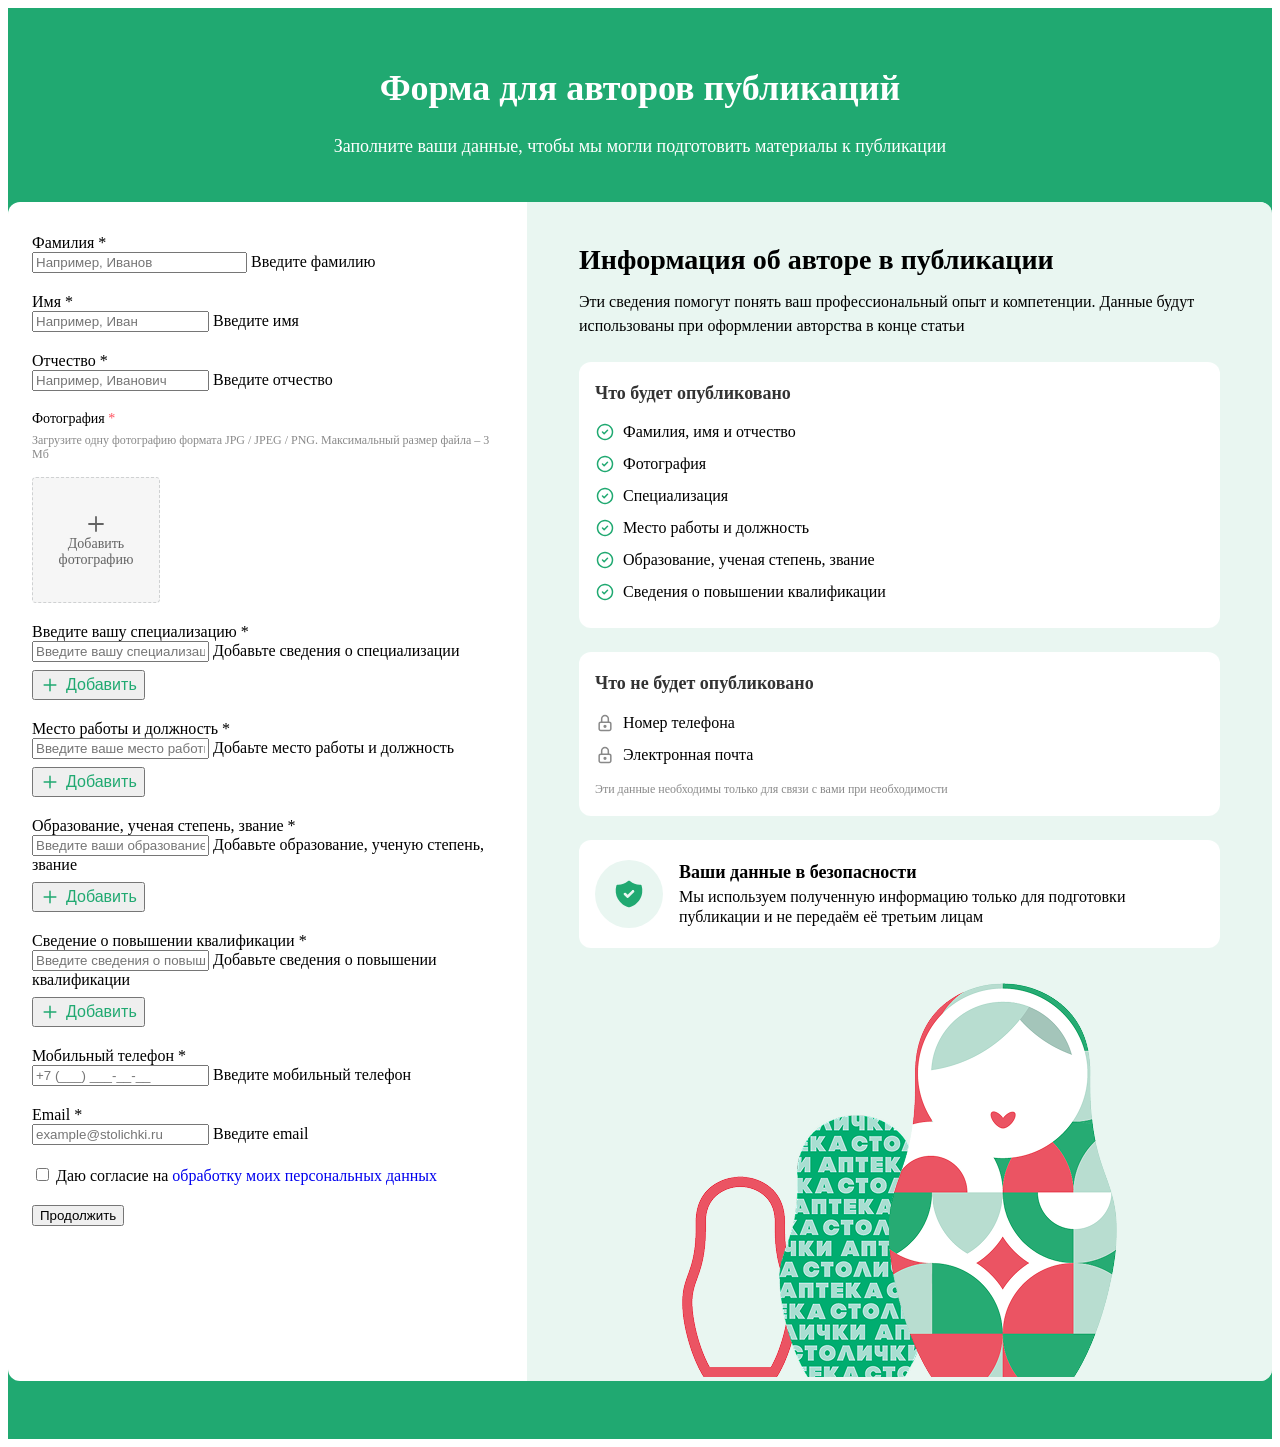
==== index.html @ 48d390f5 "feat: верстка страниц формы" ====
<!DOCTYPE html>
<html lang="ru">

<head>
    <meta charset="UTF-8">
    <meta name="viewport" content="width=device-width, initial-scale=1.0">
    <link rel="stylesheet" href="./css/old-style.css">
    <link rel="stylesheet" href="./css/authors-publications.css">
    <title>Активные вещества</title>
</head>

<body>
    <header></header>
    <div class="authors-publications">
        <div class="container">
            <div class="authors-publications__head">
                <div class="authors-publications__head-title">
                    Форма для авторов публикаций
                </div>
                <div class="authors-publications__head-desc">
                    Заполните ваши данные, чтобы мы могли подготовить материалы к публикации
                </div>
            </div>
            <div class="authors-publications__content">
                <div class="authors-publications__details">
                    <div class="authors-publications__details-content">
                        <div class="authors-publications__details-title">
                            Как будут использоваться данные?
                        </div>
                        <div class="authors-publications__details-desc">
                            Данные о профессиональном опыте будут использованы при оформлении авторства публикации,
                            телефон и email не публикуются и используются только для связи
                        </div>
                        <div class="authors-publications__details-sections">
                            <div class="authors-publications__details-section">
                                <div class="authors-publications__details-section-title">
                                    Что будет опубликовано
                                </div>
                                <div class="authors-publications__details-section-list">
                                    <div class="authors-publications__details-section-item">
                                        <img src="images/authors-publications/check-in-circle.svg" alt="">
                                        Фамилия, имя и отчество
                                    </div>
                                    <div class="authors-publications__details-section-item">
                                        <img src="images/authors-publications/check-in-circle.svg" alt="">
                                        Фотография
                                    </div>
                                    <div class="authors-publications__details-section-item">
                                        <img src="images/authors-publications/check-in-circle.svg" alt="">
                                        Специализация
                                    </div>
                                    <div class="authors-publications__details-section-item">
                                        <img src="images/authors-publications/check-in-circle.svg" alt="">
                                        Место работы и должность
                                    </div>
                                    <div class="authors-publications__details-section-item">
                                        <img src="images/authors-publications/check-in-circle.svg" alt="">
                                        Образование, ученая степень, звание
                                    </div>
                                    <div class="authors-publications__details-section-item">
                                        <img src="images/authors-publications/check-in-circle.svg" alt="">
                                        Сведения о повышении квалификации
                                    </div>
                                </div>
                            </div>
                            <div class="authors-publications__details-section">
                                <div class="authors-publications__details-section-title">
                                    Что не будет опубликовано
                                </div>
                                <div class="authors-publications__details-section-list">
                                    <div class="authors-publications__details-section-item">
                                        <img src="images/authors-publications/lock.svg" alt="">
                                        Номер телефона
                                    </div>
                                    <div class="authors-publications__details-section-item">
                                        <img src="images/authors-publications/lock.svg" alt="">
                                        Электронная почта
                                    </div>
                                </div>
                            </div>
                        </div>

                    </div>
                    <button type="button" class="authors-publications__details-btn reset-btn">
                        Подробнее
                        <svg width="20" height="20" viewBox="0 0 20 20" fill="none" xmlns="http://www.w3.org/2000/svg">
                            <path d="M5 7.5L10 12.5L15 7.5" stroke-width="1.5" stroke-linecap="round"
                                stroke-linejoin="round" stroke="#20A971" />
                        </svg>
                    </button>
                </div>
                <form action="" class="authors-publications__form">
                    <label class="authors-publications__form-item">
                        <div class="form-label">Фамилия <span class="color-attention">*</span></div>
                        <div class="form-group-clearable">
                            <input type="text" class="form-control" placeholder="Например, Иванов" inputmode="text">
                            <button type="button" class="form-clear-btn reset-btn">
                                <svg width="20" height="20" viewBox="0 0 20 20" fill="none"
                                    xmlns="http://www.w3.org/2000/svg">
                                    <path d="M15 5L5 15M5 5L15 15" stroke-width="1.5" stroke-linecap="round"
                                        stroke-linejoin="round" stroke="#898989" />
                                </svg>
                            </button>
                            <span class="form-error">Введите фамилию</span>
                        </div>
                    </label>
                    <label class="authors-publications__form-item">
                        <div class="form-label">Имя <span class="color-attention">*</span></div>
                        <input type="text" class="form-control" placeholder="Например, Иван" inputmode="text">
                        <span class="form-error">Введите имя</span>
                    </label>
                    <label class="authors-publications__form-item">
                        <div class="form-label">Отчество <span class="color-attention">*</span></div>
                        <input type="text" class="form-control" placeholder="Например, Иванович" inputmode="text">
                        <span class="form-error">Введите отчество</span>
                    </label>
                    <div class="authors-publications__form-item form-add-photo">
                        <div class="form-add-photo__label">
                            <div class="form-add-photo__label-title">Фотография <span>*</span></div>
                            <div class="form-add-photo__label-desc">Загрузите одну фотографию формата JPG / JPEG / PNG.
                                Максимальный размер файла – 3 Мб</div>
                        </div>
                        <div class="form-add-photo__error">
                            Добавьте одну фотографию
                        </div>
                        <div class="form-add-photo__main">
                            <label class="form-add-photo__control">
                                <input type="file" name="" id="">
                                <svg width="20" height="20" viewBox="0 0 20 20" fill="none"
                                    xmlns="http://www.w3.org/2000/svg">
                                    <path d="M9.9974 4.16406V15.8307M4.16406 9.9974H15.8307" stroke-width="1.5"
                                        stroke-linecap="round" stroke-linejoin="round" stroke="currentColor" />
                                </svg>
                                <span>
                                    Добавить фотографию
                                </span>
                            </label>
                            <div class="form-add-photo__item">
                                <img class="form-add-photo__item-img" src="" alt="">
                                <button type="button" class="form-add-photo__item-remove reset-btn">
                                    <svg width="12" height="12" viewBox="0 0 12 12" fill="none"
                                        xmlns="http://www.w3.org/2000/svg">
                                        <path d="M9 3L3 9M3 3L9 9" stroke-linecap="round" stroke-linejoin="round"
                                            stroke="#242731" />
                                    </svg>
                                </button>
                            </div>
                        </div>
                    </div>
                    <div class="authors-publications__form-group js-authors-publications-form-group">
                        <label class="authors-publications__form-label form-label">
                            Введите вашу
                            специализацию <span class="color-attention">*</span>
                        </label>
                        <div class="authors-publications__form-group-list">
                            <div class="authors-publications__form-group-item">
                                <input type="text" class="form-control js-authors-publications-form-group-input"
                                    placeholder="Введите вашу специализацию" inputmode="text">
                                <span class="form-error">Добавьте сведения о специализации</span>
                            </div>
                        </div>
                        <button type="button"
                            class="authors-publications__form-add-btn reset-btn js-authors-publications-form-group-btn">
                            <svg width="20" height="20" viewBox="0 0 20 20" fill="none"
                                xmlns="http://www.w3.org/2000/svg">
                                <path d="M9.9974 4.16406V15.8307M4.16406 9.9974H15.8307" stroke-width="1.5"
                                    stroke-linecap="round" stroke-linejoin="round" stroke="currentColor" />
                            </svg>
                            Добавить
                        </button>
                    </div>
                    <div class="authors-publications__form-group js-authors-publications-form-group">
                        <label class="authors-publications__form-label form-label">
                            Место работы и должность <span class="color-attention">*</span>
                        </label>
                        <div class="authors-publications__form-group-list">
                            <div class="authors-publications__form-group-item">
                                <input type="text" class="form-control js-authors-publications-form-group-input"
                                    placeholder="Введите ваше место работы и должность" inputmode="text">
                                <span class="form-error">Добаьте место работы и должность</span>
                            </div>
                        </div>
                        <button type="button"
                            class="authors-publications__form-add-btn reset-btn js-authors-publications-form-group-btn">
                            <svg width="20" height="20" viewBox="0 0 20 20" fill="none"
                                xmlns="http://www.w3.org/2000/svg">
                                <path d="M9.9974 4.16406V15.8307M4.16406 9.9974H15.8307" stroke-width="1.5"
                                    stroke-linecap="round" stroke-linejoin="round" stroke="currentColor" />
                            </svg>
                            Добавить
                        </button>
                    </div>
                    <div class="authors-publications__form-group js-authors-publications-form-group">
                        <label class="authors-publications__form-label form-label">
                            Образование, ученая степень, звание <span class="color-attention">*</span>
                        </label>
                        <div class="authors-publications__form-group-list">
                            <div class="authors-publications__form-group-item">
                                <input type="text" class="form-control js-authors-publications-form-group-input"
                                    placeholder="Введите ваши образование, ученую степень, звание" inputmode="text">
                                <span class="form-error">Добавьте образование, ученую степень, звание</span>
                            </div>
                        </div>
                        <button type="button"
                            class="authors-publications__form-add-btn reset-btn js-authors-publications-form-group-btn">
                            <svg width="20" height="20" viewBox="0 0 20 20" fill="none"
                                xmlns="http://www.w3.org/2000/svg">
                                <path d="M9.9974 4.16406V15.8307M4.16406 9.9974H15.8307" stroke-width="1.5"
                                    stroke-linecap="round" stroke-linejoin="round" stroke="currentColor" />
                            </svg>
                            Добавить
                        </button>
                    </div>
                    <div class="authors-publications__form-group js-authors-publications-form-group">
                        <label class="authors-publications__form-label form-label">
                            Сведение о повышении квалификации <span class="color-attention">*</span>
                        </label>
                        <div class="authors-publications__form-group-list">
                            <div class="authors-publications__form-group-item">
                                <input type="text" class="form-control js-authors-publications-form-group-input"
                                    placeholder="Введите сведения о повышении квалификации" inputmode="text">
                                <span class="form-error">Добавьте сведения о повышении квалификации</span>
                            </div>
                        </div>
                        <button type="button"
                            class="authors-publications__form-add-btn reset-btn js-authors-publications-form-group-btn">
                            <svg width="20" height="20" viewBox="0 0 20 20" fill="none"
                                xmlns="http://www.w3.org/2000/svg">
                                <path d="M9.9974 4.16406V15.8307M4.16406 9.9974H15.8307" stroke-width="1.5"
                                    stroke-linecap="round" stroke-linejoin="round" stroke="currentColor" />
                            </svg>
                            Добавить
                        </button>
                    </div>
                    <label class="authors-publications__form-item">
                        <div class="form-label">Мобильный телефон <span class="color-attention">*</span></div>
                        <input type="tel" class="js--phone-mask form-control" placeholder="+7 (___) ___-__-__"
                            inputmode="text">
                        <span class="form-error">Введите мобильный телефон</span>
                    </label>
                    <label class="authors-publications__form-item">
                        <div class="form-label">Email <span class="color-attention">*</span></div>
                        <input type="tel" class="form-control" placeholder="example@stolichki.ru" inputmode="text">
                        <span class="form-error">Введите email</span>
                    </label>
                    <label class="form-toggle form-toggle_checkbox">
                        <input type="checkbox">
                        <i></i>
                        <span>Даю согласие на <a href="#">обработку моих персональных данных</a></span>
                    </label>
                    <button class="btn">Продолжить</button>
                </form>
                <div class="authors-publications__info">
                    <div class="authors-publications__info-head">
                        <div class="authors-publications__info-title">
                            Информация об авторе в публикации
                        </div>
                        <div class="authors-publications__info-desc">
                            Эти сведения помогут понять ваш профессиональный опыт и компетенции. Данные будут
                            использованы
                            при оформлении авторства в конце статьи
                        </div>
                    </div>

                    <div class="authors-publications__info-block authors-publications__info-data">
                        <div class="authors-publications__info-data-title">
                            Что будет опубликовано
                        </div>
                        <div class="authors-publications__info-data-list">
                            <div class="authors-publications__info-data-item">
                                <img src="images/authors-publications/check-in-circle.svg" alt="">
                                Фамилия, имя и отчество
                            </div>
                            <div class="authors-publications__info-data-item">
                                <img src="images/authors-publications/check-in-circle.svg" alt="">
                                Фотография
                            </div>
                            <div class="authors-publications__info-data-item">
                                <img src="images/authors-publications/check-in-circle.svg" alt="">
                                Специализация
                            </div>
                            <div class="authors-publications__info-data-item">
                                <img src="images/authors-publications/check-in-circle.svg" alt="">
                                Место работы и должность
                            </div>
                            <div class="authors-publications__info-data-item">
                                <img src="images/authors-publications/check-in-circle.svg" alt="">
                                Образование, ученая степень, звание
                            </div>
                            <div class="authors-publications__info-data-item">
                                <img src="images/authors-publications/check-in-circle.svg" alt="">
                                Сведения о повышении квалификации
                            </div>
                        </div>
                    </div>
                    <div class="authors-publications__info-block authors-publications__info-data">
                        <div class="authors-publications__info-data-title">
                            Что не будет опубликовано
                        </div>
                        <div class="authors-publications__info-data-list">
                            <div class="authors-publications__info-data-item">
                                <img src="images/authors-publications/lock.svg" alt="">
                                Номер телефона
                            </div>
                            <div class="authors-publications__info-data-item">
                                <img src="images/authors-publications/lock.svg" alt="">
                                Электронная почта
                            </div>
                        </div>
                        <div class="authors-publications__info-data-caption">
                            Эти данные необходимы только для связи с вами при необходимости
                        </div>
                    </div>
                    <div class="authors-publications__info-block">
                        <div class="authors-publications__info-security">
                            <div class="authors-publications__info-security-icon">
                                <img src="images/authors-publications/security.svg" alt="">
                            </div>
                            <div class="authors-publications__info-security-info">
                                <div class="authors-publications__info-security-title">
                                    Ваши данные в безопасности
                                </div>
                                <div class="authors-publications__info-security-desc">
                                    Мы используем полученную информацию только для подготовки
                                    публикации и не передаём её третьим лицам
                                </div>
                            </div>
                        </div>
                    </div>
                    <picture class="authors-publications__info-img">
                        <img src="images/authors-publications/main.png" alt="">
                    </picture>
                </div>
            </div>
            <div class="authors-publications__security">
                <div class="authors-publications__security-icon">
                    <img src="images/authors-publications/security.svg" alt="">
                </div>
                <div class="authors-publications__security-info">
                    <div class="authors-publications__security-title">
                        Ваши данные в безопасности
                    </div>
                    <div class="authors-publications__security-desc">
                        Мы используем полученную информацию только для подготовки
                        публикации и не передаём её третьим лицам
                    </div>
                </div>
            </div>
        </div>
    </div>

    <footer></footer>
    <script src="script/main.js"></script>
</body>

</html>
---- css/authors-publications.css ----
.authors-publications {
  padding: 58px 0;
  background-color: #20a971;
}
@media screen and (max-width: 1279.98px) {
  .authors-publications {
    padding: 20px 0;
  }
}
.authors-publications__head {
  display: flex;
  flex-direction: column;
  align-items: center;
  text-align: center;
  gap: 24px;
  margin-bottom: 44px;
}
@media screen and (max-width: 1279.98px) {
  .authors-publications__head {
    gap: 20px;
    margin-bottom: 20px;
  }
}
@media screen and (max-width: 767.98px) {
  .authors-publications__head {
    gap: 10px;
    margin-bottom: 10px;
  }
}
.authors-publications__head-title {
  font-size: 36px;
  line-height: 1.25;
  font-weight: 600;
  color: #ffffff;
}
@media screen and (max-width: 1279.98px) {
  .authors-publications__head-title {
    font-size: 30px;
    line-height: 1.3334;
  }
}
@media screen and (max-width: 767.98px) {
  .authors-publications__head-title {
    font-size: 18px;
    line-height: 1.25;
  }
}
.authors-publications__head-desc {
  font-size: 18px;
  line-height: 1.25;
  color: #ffffff;
}
@media screen and (max-width: 767.98px) {
  .authors-publications__head-desc {
    font-size: 14px;
    line-height: 1.4;
  }
}
.authors-publications__content {
  display: flex;
  align-items: stretch;
  border-radius: 12px;
  background-color: #ffffff;
  overflow: hidden;
}
@media screen and (max-width: 1279.98px) {
  .authors-publications__content {
    flex-direction: column;
    padding: 24px;
    gap: 16px;
  }
}
@media screen and (max-width: 767.98px) {
  .authors-publications__content {
    padding: 12px;
  }
}
.authors-publications__form {
  width: 100%;
  padding: 32px 24px;
  display: flex;
  flex-direction: column;
  align-items: flex-start;
  gap: 20px;
}
@media screen and (max-width: 1279.98px) {
  .authors-publications__form {
    padding: 0;
    gap: 16px;
  }
}
.authors-publications__form-item {
  width: 100%;
}
.authors-publications__form-group {
  width: 100%;
}
.authors-publications__form-group-list {
  width: 100%;
  display: flex;
  flex-direction: column;
  align-items: flex-start;
  gap: 8px;
}
.authors-publications__form-group-item {
  width: 100%;
}
.authors-publications__form-add-btn {
  display: flex;
  align-items: center;
  gap: 6px;
  font-size: 16px;
  line-height: 1.5;
  color: #20a971;
  margin-top: 8px;
}
.authors-publications__consent {
  display: flex;
  flex-direction: column;
  align-items: flex-start;
  gap: 20px;
  padding: 32px 24px;
}
@media screen and (max-width: 1279.98px) {
  .authors-publications__consent {
    padding: 0;
  }
}
@media screen and (max-width: 767.98px) {
  .authors-publications__consent {
    gap: 16px;
  }
}
.authors-publications__consent-title {
  font-size: 28px;
  line-height: 1.3;
  font-weight: 600;
}
@media screen and (max-width: 1279.98px) {
  .authors-publications__consent-title {
    font-size: 20px;
    line-height: 1.3;
  }
}
@media screen and (max-width: 767.98px) {
  .authors-publications__consent-title {
    font-size: 16px;
    line-height: 1.25;
  }
}
.authors-publications__consent-desc, .authors-publications__consent-caption {
  font-size: 16px;
  line-height: 1.5;
}
@media screen and (max-width: 767.98px) {
  .authors-publications__consent-desc, .authors-publications__consent-caption {
    font-size: 14px;
  }
}
.authors-publications__consent-desc b, .authors-publications__consent-caption b {
  font-weight: 500;
}
.authors-publications__consent-categories {
  display: flex;
  flex-direction: column;
  align-items: flex-start;
  gap: 12px;
}
.authors-publications__consent-categories.is-error .authors-publications__consent-categories-error {
  display: block;
}
.authors-publications__consent-categories.is-error .form-toggle i {
  border-color: #ff5361;
}
.authors-publications__consent-categories.is-error .form-toggle span {
  color: #ff5361;
}
.authors-publications__consent-categories-title {
  font-size: 16px;
  line-height: 1.5;
  font-weight: 500;
}
@media screen and (max-width: 767.98px) {
  .authors-publications__consent-categories-title {
    font-size: 14px;
    line-height: 1.4;
  }
}
.authors-publications__consent-categories-error {
  display: none;
  font-size: 12px;
  line-height: 1.11;
  color: #ff5361;
}
.authors-publications__consent-categories-controls {
  display: flex;
  flex-direction: column;
  align-items: flex-start;
  gap: 12px;
}
.authors-publications__consent-bottom {
  padding-top: 19px;
  border-top: 1px solid #e7e7e7;
}
@media screen and (max-width: 767.98px) {
  .authors-publications__consent-bottom {
    padding-top: 15px;
  }
}
.authors-publications__consent-action {
  display: flex;
  align-items: center;
  gap: 8px;
  margin-top: 20px;
}
@media screen and (max-width: 767.98px) {
  .authors-publications__consent-action {
    flex-direction: column;
    margin-top: 16px;
  }
}
.authors-publications__consent-btn {
  width: 173px;
}
@media screen and (max-width: 767.98px) {
  .authors-publications__consent-btn {
    width: 100%;
  }
}
.authors-publications__info {
  display: flex;
  flex-direction: column;
  width: 641px;
  padding: 40px 52px 0 52px;
  background-color: #e9f6f1;
  flex-shrink: 0;
}
@media screen and (max-width: 1279.98px) {
  .authors-publications__info {
    display: none;
  }
}
.authors-publications__info-head {
  margin-bottom: 24px;
}
.authors-publications__info-title {
  font-size: 28px;
  line-height: 1.3;
  font-weight: 600;
  margin-bottom: 12px;
}
.authors-publications__info-desc {
  font-size: 16px;
  line-height: 1.5;
}
.authors-publications__info-img {
  max-width: 435px;
  width: 100%;
  margin: 0 auto;
  display: block;
}
.authors-publications__info-block {
  padding: 20px 16px;
  background-color: #ffffff;
  border-radius: 12px;
  margin-bottom: 24px;
}
.authors-publications__info-data-title {
  font-size: 18px;
  line-height: 1.25;
  font-weight: 600;
  color: #333333;
  margin-bottom: 12px;
}
.authors-publications__info-data-list {
  display: flex;
  flex-direction: column;
  align-items: flex-start;
}
.authors-publications__info-data-item {
  display: flex;
  align-items: center;
  gap: 8px;
  padding: 6px 0;
  font-size: 16px;
  line-height: 1.25;
  font-weight: 500;
}
.authors-publications__info-data-item img {
  display: block;
  width: 20px;
  height: 20px;
  flex-shrink: 0;
}
.authors-publications__info-data-caption {
  font-size: 12px;
  line-height: 1.1;
  color: #898989;
  margin-top: 12px;
}
.authors-publications__info-security {
  display: flex;
  align-items: center;
  gap: 16px;
}
.authors-publications__info-security-icon {
  width: 68px;
  height: 68px;
  display: flex;
  align-items: center;
  justify-content: center;
  background-color: #e9f6f1;
  border-radius: 50%;
  flex-shrink: 0;
}
.authors-publications__info-security-title {
  font-size: 18px;
  line-height: 1.25;
  font-weight: 600;
  margin-bottom: 4px;
}
.authors-publications__info-security-desc {
  font-size: 16px;
  line-height: 1.25;
}
.authors-publications__details {
  display: none;
}
@media screen and (max-width: 1279.98px) {
  .authors-publications__details {
    width: 100%;
    padding: 20px;
    border-radius: 12px;
    background-color: #f6f6f6;
  }
}
@media screen and (max-width: 767.98px) {
  .authors-publications__details {
    padding: 12px;
  }
}
.authors-publications__details-content {
  font-weight: 500;
}
.authors-publications__details-title {
  font-size: 16px;
  line-height: 1.25;
  font-weight: 600;
  margin-bottom: 8px;
}
@media screen and (max-width: 767.98px) {
  .authors-publications__details-title {
    font-size: 14px;
    line-height: 1.14;
  }
}
.authors-publications__details-desc {
  font-size: 14px;
  line-height: 1.14;
}
@media screen and (max-width: 767.98px) {
  .authors-publications__details-desc {
    font-size: 12px;
    line-height: 1.1;
  }
}
.authors-publications__details-sections {
  display: flex;
  flex-direction: column;
  gap: 12px;
  padding-top: 8px;
  display: none;
}
.authors-publications__details-section-title {
  font-size: 14px;
  line-height: 1.1;
  font-weight: 600;
  margin-bottom: 4px;
}
@media screen and (max-width: 767.98px) {
  .authors-publications__details-section-title {
    font-size: 12px;
    line-height: 1.1;
  }
}
.authors-publications__details-section-list {
  display: flex;
  flex-direction: column;
  align-items: flex-start;
  gap: 4px;
}
@media screen and (max-width: 767.98px) {
  .authors-publications__details-section-list {
    gap: 2px;
  }
}
.authors-publications__details-section-item {
  display: flex;
  align-items: center;
  gap: 4px;
  padding: 4px 0;
  font-size: 14px;
  line-height: 1.14;
}
.authors-publications__details-section-item img {
  display: block;
  width: 16px;
  height: 16px;
  flex-shrink: 0;
}
.authors-publications__details-btn {
  display: flex;
  align-items: center;
  gap: 6px;
  font-size: 16px;
  line-height: 1.5;
  font-weight: 500;
  color: #20a971;
  margin-top: 8px;
}
@media screen and (max-width: 767.98px) {
  .authors-publications__details-btn {
    font-size: 14px;
    line-height: 1.14;
  }
}
.authors-publications__security {
  display: none;
}
@media screen and (max-width: 1279.98px) {
  .authors-publications__security {
    display: flex;
    align-items: center;
    gap: 16px;
    padding: 20px;
    background-color: #ffffff;
    border-radius: 12px;
    margin-top: 20px;
  }
}
@media screen and (max-width: 1279.98px) and (max-width: 767.98px) {
  .authors-publications__security {
    margin-top: 10px;
    gap: 12px;
    padding: 12px;
  }
}
.authors-publications__security-icon {
  width: 68px;
  height: 68px;
  display: flex;
  align-items: center;
  justify-content: center;
  background-color: #e9f6f1;
  border-radius: 50%;
  flex-shrink: 0;
}
@media screen and (max-width: 767.98px) {
  .authors-publications__security-icon {
    width: 52px;
    height: 52px;
  }
  .authors-publications__security-icon img {
    width: 24px;
    height: 24px;
  }
}
.authors-publications__security-title {
  font-size: 18px;
  line-height: 1.25;
  font-weight: 600;
  margin-bottom: 4px;
}
@media screen and (max-width: 767.98px) {
  .authors-publications__security-title {
    font-size: 14px;
    line-height: 1.14;
  }
}
.authors-publications__security-desc {
  font-size: 16px;
  line-height: 1.25;
}
@media screen and (max-width: 767.98px) {
  .authors-publications__security-desc {
    font-size: 12px;
    line-height: 1.4;
  }
}

.form-add-photo.is-file .form-add-photo__control {
  display: none;
}
.form-add-photo.is-file .form-add-photo__item {
  display: block;
}
.form-add-photo.is-error .form-add-photo__error {
  display: block;
}
.form-add-photo__error {
  font-size: 12px;
  line-height: 1.1;
  color: #ff5361;
  margin-bottom: 16px;
  display: none;
}
.form-add-photo__label {
  margin-bottom: 16px;
}
.form-add-photo__label-title {
  font-size: 14px;
  line-height: 1.14;
  margin-bottom: 8px;
}
.form-add-photo__label-title span {
  color: #ff5361;
}
.form-add-photo__label-desc {
  font-size: 12px;
  line-height: 1.1;
  color: #898989;
}
.form-add-photo__control {
  width: 126px;
  height: 124px;
  position: relative;
  display: flex;
  flex-direction: column;
  align-items: center;
  text-align: center;
  justify-content: center;
  color: #636363;
  border: 1px dashed #cfd1d2;
  border-radius: 4px;
  background-color: #f6f6f6;
}
.form-add-photo__control input {
  position: absolute;
  top: 0;
  left: 0;
  opacity: 0;
  visibility: hidden;
}
.form-add-photo__control svg {
  display: block;
  width: 24px;
  height: 24px;
}
.form-add-photo__control span {
  font-size: 14px;
  line-height: 1.15;
}
.form-add-photo__item {
  position: relative;
  width: 124px;
  height: 124px;
  display: none;
}
.form-add-photo__item-img {
  display: block;
  width: 100%;
  height: 100%;
  -o-object-fit: cover;
     object-fit: cover;
  border-radius: 4px;
}
.form-add-photo__item-remove {
  width: 22px;
  height: 22px;
  display: flex;
  align-items: center;
  justify-content: center;
  position: absolute;
  top: -8px;
  right: -8px;
  border: 1px solid #cfd1d2;
  background-color: #ffffff;
  border-radius: 50%;
}

.popup-contacts-confirm {
  position: relative;
  max-width: 400px;
  width: 100%;
  padding: 32px;
  border-radius: 8px;
  background-color: #ffffff;
  display: none;
}
@media screen and (max-width: 767.98px) {
  .popup-contacts-confirm {
    max-width: 100%;
    width: 100%;
    height: 100vh;
    position: absolute;
    inset: 0;
    border-radius: 0;
    padding: 24px 12px;
  }
}
@media screen and (max-width: 767.98px) {
  .popup-contacts-confirm_mobile {
    height: auto;
    top: auto;
    border-radius: 15px 15px 0 0;
    padding: 16px;
  }
}
.popup-contacts-confirm.fancybox-content .fancybox-close-small {
  display: none;
}
.popup-contacts-confirm__close-btn {
  position: absolute;
  top: 16px;
  right: 16px;
  width: 24px;
  height: 24px;
}
.popup-contacts-confirm__select-title {
  font-size: 24px;
  line-height: 1.3;
  font-weight: 500;
  margin-bottom: 8px;
  padding-right: 24px;
}
@media screen and (max-width: 767.98px) {
  .popup-contacts-confirm__select-title {
    font-size: 20px;
  }
}
.popup-contacts-confirm__select-desc {
  font-size: 16px;
  line-height: 1.5;
  margin-bottom: 16px;
}
.popup-contacts-confirm__select-controls {
  display: flex;
  flex-direction: column;
  align-items: flex-start;
  gap: 4px;
}
.popup-contacts-confirm__select-controls .form-toggle {
  padding: 8px 0;
  align-items: flex-start;
}
.popup-contacts-confirm__select-controls .form-toggle span {
  display: flex;
  flex-direction: column;
  align-items: flex-start;
  gap: 4px;
  padding-top: 0;
}
.popup-contacts-confirm__select-controls .form-toggle span span {
  font-size: 14px;
  line-height: 1.14;
  font-weight: 400;
}
.popup-contacts-confirm__select-btn {
  margin-top: 16px;
}
.popup-contacts-confirm__code-back-btn {
  display: flex;
  align-items: center;
  gap: 8px;
  font-size: 16px;
  line-height: 1.5;
  font-weight: 500;
  color: #99999a;
  margin-bottom: 16px;
}
.popup-contacts-confirm__code-desc {
  font-size: 16px;
  line-height: 1.5;
  margin-bottom: 16px;
}
.popup-contacts-confirm__code-desc b {
  font-weight: 500;
}
.popup-contacts-confirm__code-desc a {
  font-weight: 500;
  color: #20a971;
}
.popup-contacts-confirm__code-desc p:not(:last-child) {
  margin-bottom: 8px;
}
.popup-contacts-confirm__code-title {
  font-size: 24px;
  line-height: 1.3;
  font-weight: 500;
  margin-bottom: 8px;
}
@media screen and (max-width: 767.98px) {
  .popup-contacts-confirm__code-title {
    font-size: 20px;
  }
}
.popup-contacts-confirm__code-fields {
  display: grid;
  grid-template-columns: repeat(4, 64px);
  gap: 8px;
}
.popup-contacts-confirm__code-field {
  display: block;
  width: 64px;
  height: 64px;
  padding: 8px 14px;
  font-size: 40px;
  line-height: 1;
  background-color: #ffffff;
  border: 1px solid #cfd1d2;
  border-radius: 4px;
  outline: none;
}
.popup-contacts-confirm__code-field:focus {
  border-color: #20a971;
  background-color: #f6f8f9;
}
.popup-contacts-confirm__code-caption {
  font-size: 16px;
  line-height: 1.1;
  color: #757677;
  margin-top: 12px;
}
.popup-contacts-confirm__success-icon {
  display: flex;
  align-items: center;
  justify-content: center;
  margin-bottom: 20px;
}
.popup-contacts-confirm__success-icon img {
  display: block;
  max-width: 164px;
}
@media screen and (max-width: 767.98px) {
  .popup-contacts-confirm__success-icon img {
    max-width: 136px;
  }
}
.popup-contacts-confirm__success-title {
  font-size: 20px;
  line-height: 1.25;
  text-align: center;
  font-weight: 600;
  margin-bottom: 12px;
}
@media screen and (max-width: 767.98px) {
  .popup-contacts-confirm__success-title {
    font-size: 16px;
    margin-bottom: 8px;
  }
}
.popup-contacts-confirm__success-desc {
  font-size: 16px;
  line-height: 1.5;
  text-align: center;
  margin-bottom: 16px;
}
@media screen and (max-width: 767.98px) {
  .popup-contacts-confirm__success-desc {
    font-size: 14px;
    line-height: 1.4;
  }
}
.popup-contacts-confirm__success-btn {
  margin-top: 20px;
}

.form-toggle span a {
  text-decoration: none;
}

.form-group-clearable {
  position: relative;
}
.form-group-clearable .form-control {
  padding-right: 40px;
}
.form-group-clearable.is-filled .form-clear-btn {
  opacity: 1;
  visibility: visible;
  pointer-events: all;
}

.form-clear-btn {
  position: absolute;
  top: 12px;
  right: 16px;
  opacity: 0;
  visibility: hidden;
  pointer-events: none;
}/*# sourceMappingURL=authors-publications.css.map */
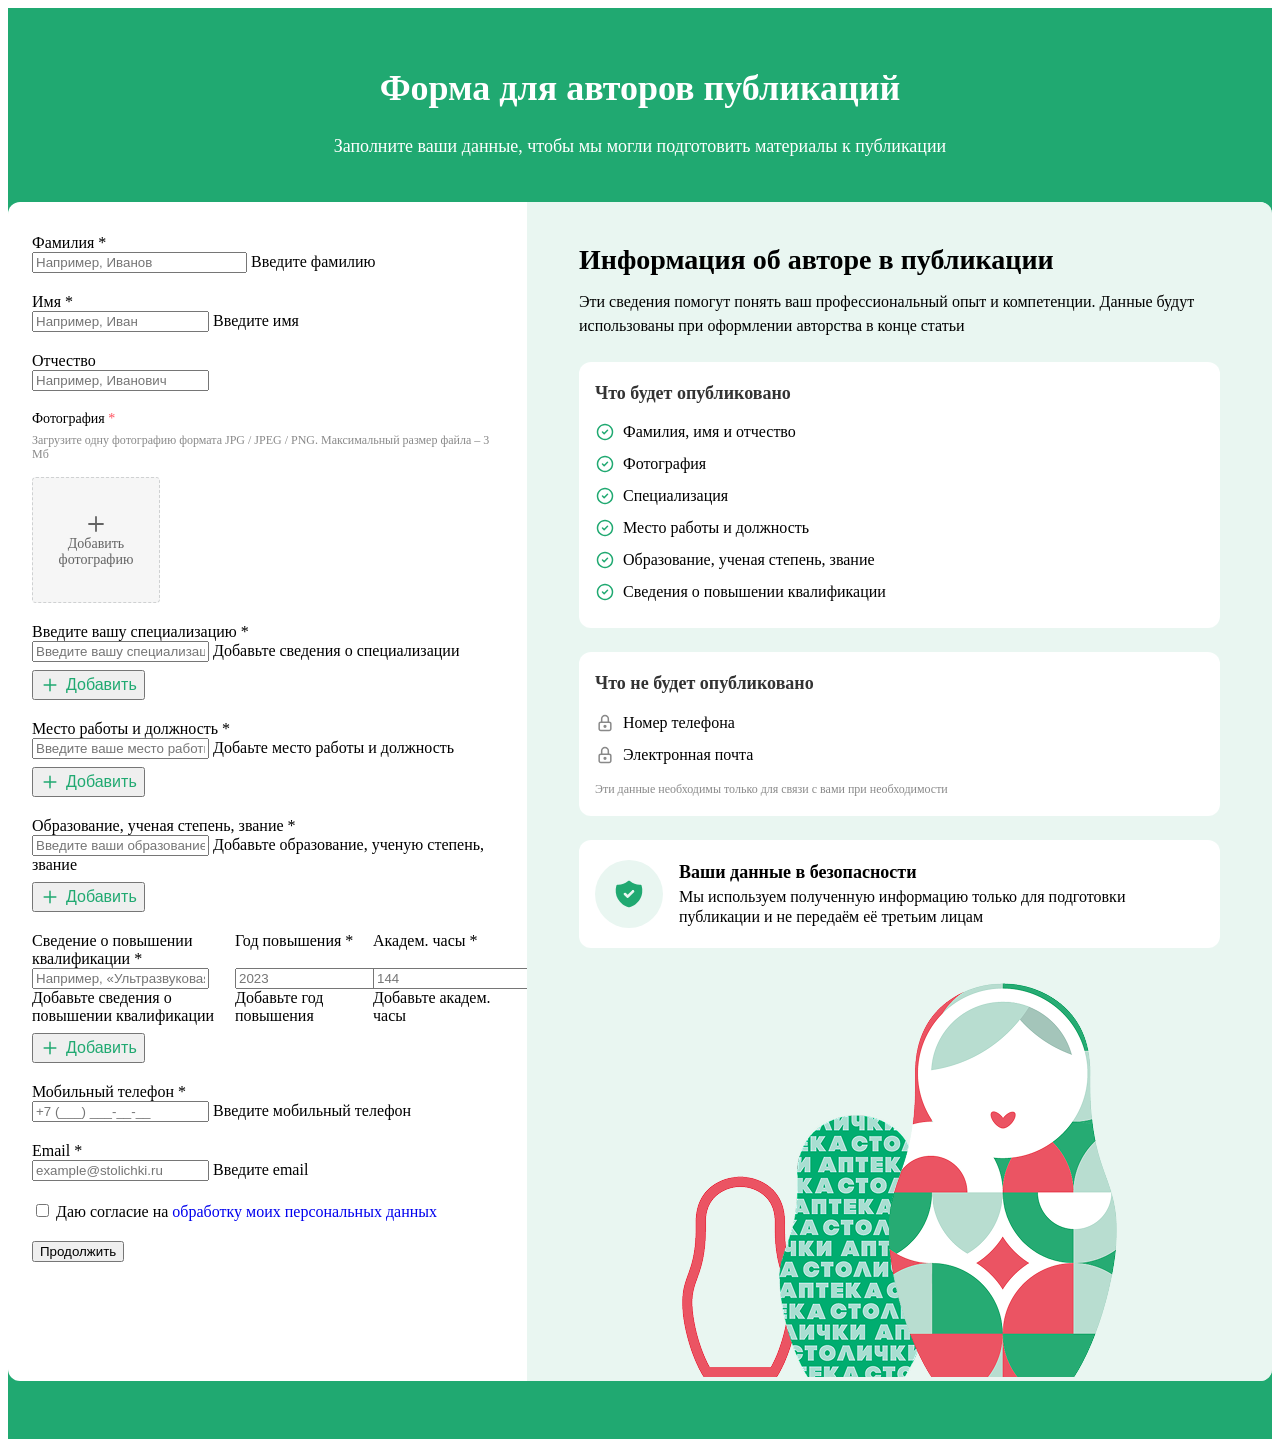
==== commit 5d696f2b: "feat: обновление страницы формы" ====
--- a/index.html
+++ b/index.html
@@ -110,9 +110,8 @@
                         <span class="form-error">Введите имя</span>
                     </label>
                     <label class="authors-publications__form-item">
-                        <div class="form-label">Отчество <span class="color-attention">*</span></div>
+                        <div class="form-label">Отчество</div>
                         <input type="text" class="form-control" placeholder="Например, Иванович" inputmode="text">
-                        <span class="form-error">Введите отчество</span>
                     </label>
                     <div class="authors-publications__form-item form-add-photo">
                         <div class="form-add-photo__label">
@@ -212,14 +211,48 @@
                         </button>
                     </div>
                     <div class="authors-publications__form-group js-authors-publications-form-group">
-                        <label class="authors-publications__form-label form-label">
-                            Сведение о повышении квалификации <span class="color-attention">*</span>
-                        </label>
+                        <div class="authors-publications__form-labels">
+                            <div class="form-label">
+                                Сведение о повышении квалификации <span class="color-attention">*</span>
+                            </div>
+                            <div class="form-label">
+                                Год повышения
+                                <span class="color-attention">*</span>
+                            </div>
+                            <div class="form-label">
+                                Академ. часы
+                                <span class="color-attention">*</span>
+                            </div>
+                        </div>
                         <div class="authors-publications__form-group-list">
-                            <div class="authors-publications__form-group-item">
-                                <input type="text" class="form-control js-authors-publications-form-group-input"
-                                    placeholder="Введите сведения о повышении квалификации" inputmode="text">
-                                <span class="form-error">Добавьте сведения о повышении квалификации</span>
+                            <div
+                                class="authors-publications__form-group-item authors-publications__form-group-item--grid">
+                                <label class="authors-publications__form-group-el">
+                                    <div class="authors-publications__form-group-el-label form-label">
+                                        Сведение о повышении квалификации <span class="color-attention">*</span>
+                                    </div>
+                                    <input type="text" class="form-control js-authors-publications-form-group-input"
+                                        placeholder="Например, «Ультразвуковая диагностика»" inputmode="text">
+                                    <span class="form-error">Добавьте сведения о повышении квалификации</span>
+                                </label>
+                                <label class="authors-publications__form-group-el">
+                                    <div class="authors-publications__form-group-el-label form-label">
+                                        Год повышения
+                                        <span class="color-attention">*</span>
+                                    </div>
+                                    <input type="text" class="form-control js-authors-publications-form-group-input"
+                                        placeholder="2023" inputmode="text">
+                                    <span class="form-error">Добавьте год повышения</span>
+                                </label>
+                                <label class="authors-publications__form-group-el">
+                                    <div class="authors-publications__form-group-el-label form-label">
+                                        Академ. часы
+                                        <span class="color-attention">*</span>
+                                    </div>
+                                    <input type="text" class="form-control js-authors-publications-form-group-input"
+                                        placeholder="144" inputmode="text">
+                                    <span class="form-error">Добавьте академ. часы</span>
+                                </label>
                             </div>
                         </div>
                         <button type="button"
--- a/css/authors-publications.css
+++ b/css/authors-publications.css
@@ -92,6 +92,16 @@
 .authors-publications__form-item {
   width: 100%;
 }
+.authors-publications__form-labels {
+  display: grid;
+  grid-template-columns: 1fr 130px 130px;
+  gap: 8px;
+}
+@media screen and (max-width: 767.98px) {
+  .authors-publications__form-labels {
+    display: none;
+  }
+}
 .authors-publications__form-group {
   width: 100%;
 }
@@ -104,6 +114,27 @@
 }
 .authors-publications__form-group-item {
   width: 100%;
+}
+.authors-publications__form-group-item--grid {
+  display: grid;
+  grid-template-columns: 1fr 130px 130px;
+  gap: 8px;
+}
+@media screen and (max-width: 767.98px) {
+  .authors-publications__form-group-item--grid {
+    grid-template-columns: repeat(2, 1fr);
+  }
+  .authors-publications__form-group-item--grid > *:nth-of-type(1) {
+    grid-column: span 2;
+  }
+}
+.authors-publications__form-group-el-label {
+  display: none;
+}
+@media screen and (max-width: 767.98px) {
+  .authors-publications__form-group-el-label {
+    display: block;
+  }
 }
 .authors-publications__form-add-btn {
   display: flex;
@@ -256,7 +287,7 @@
 .authors-publications__info-img {
   max-width: 435px;
   width: 100%;
-  margin: 0 auto;
+  margin: auto auto 0 auto;
   display: block;
 }
 .authors-publications__info-block {
